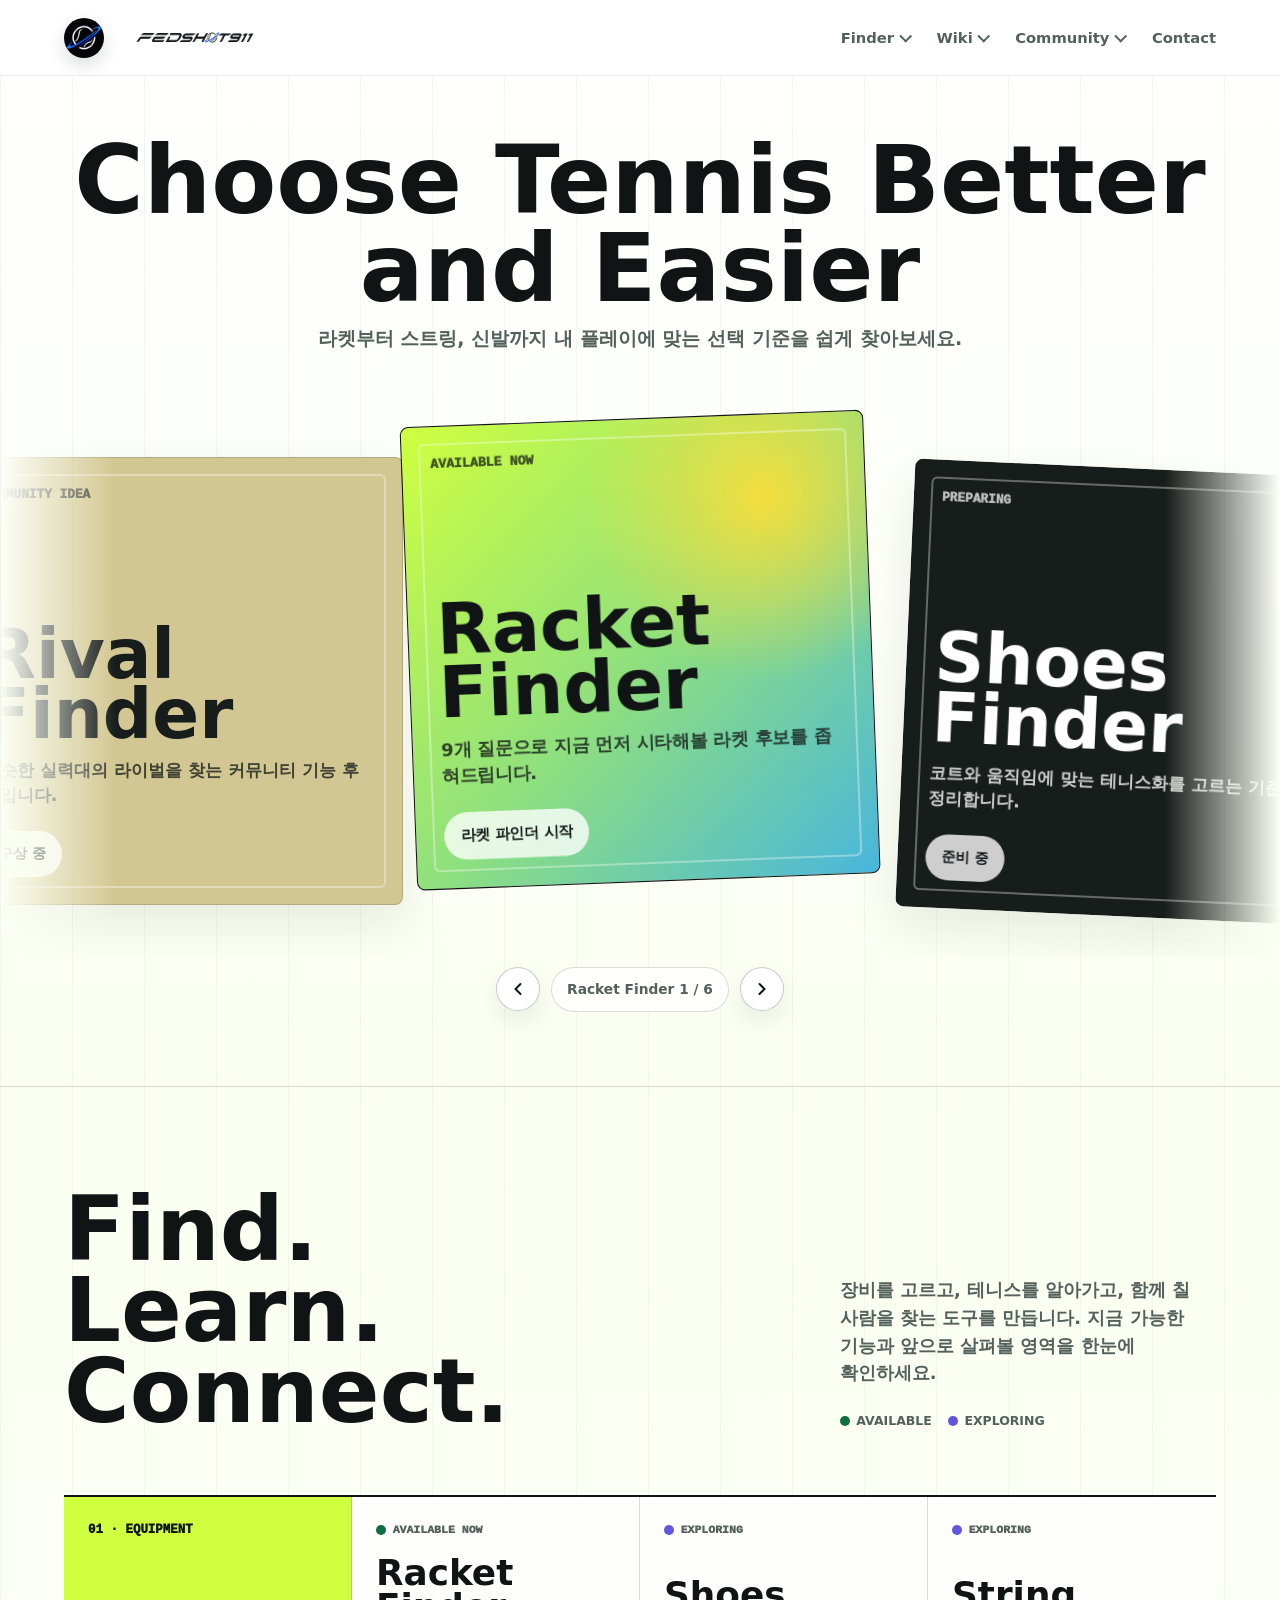
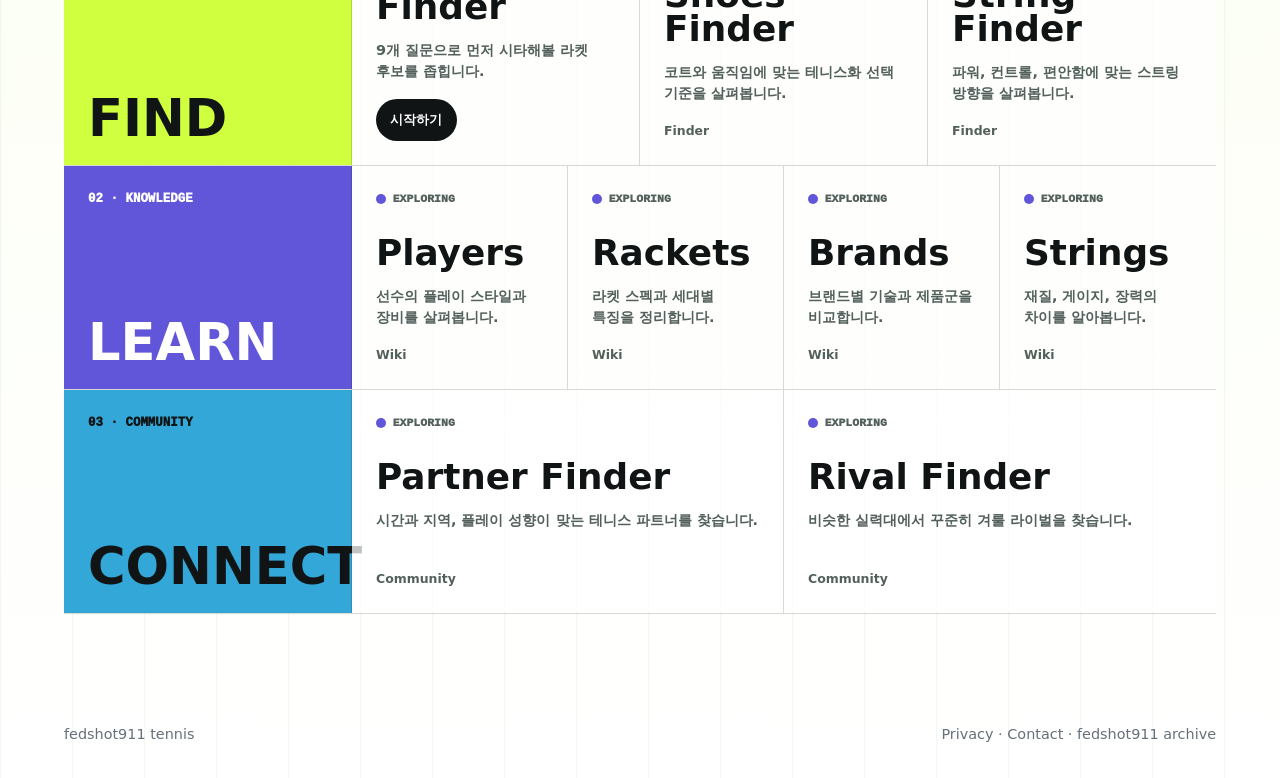
==== index.html @ 2bf5036b "Replace tennis homepage lower sections" ====
<!doctype html>
<html class="tennis-home-root" lang="ko">
<head>
  <meta charset="utf-8">
  <meta name="viewport" content="width=device-width, initial-scale=1">
  <title>fedshot911 tennis</title>
  <meta name="description" content="테니스 장비 선택을 돕는 fedshot911 tennis 서비스입니다.">
  <meta property="og:type" content="website">
  <meta property="og:site_name" content="fedshot911 tennis">
  <meta property="og:title" content="fedshot911 tennis">
  <meta property="og:description" content="나에게 맞는 테니스 라켓을 빠르게 찾아보세요.">
  <meta property="og:url" content="https://tennis.fedshot911.com/">
  <meta property="og:image" content="https://tennis.fedshot911.com/assets/share-previews/v1.0.0/racket-finder-og-v1.0.0.png">
  <meta name="twitter:card" content="summary_large_image">
  <link rel="icon" type="image/png" sizes="32x32" href="/favicon-32.png">
  <link rel="icon" type="image/png" sizes="16x16" href="/favicon-16.png">
  <link rel="apple-touch-icon" sizes="180x180" href="/assets/app-icons/v2.0.0/fedshot911-apple-touch-icon-180-v2.0.0.png">
  <link rel="manifest" href="/site.webmanifest">
  <meta name="theme-color" content="#0b0d0f">
  <link rel="preload" href="/assets/cursors/tennis-ball-cursor-v1.0.0_260621.png" as="image">
  <link rel="stylesheet" href="/styles.v1.1.1.css?2606212111">
</head>
<body class="tennis-home-page">
  <header class="service-header tennis-header">
    <a class="brand" href="/index.html" aria-label="fedshot911 tennis home">
      <img class="brand-mark" src="/assets/app-icons/v2.0.0/fedshot911-brand-mark-48-v2.0.0.png" alt="" aria-hidden="true">
      <img class="brand-wordmark" src="/assets/app-icons/v2.0.0/fedshot911-wordmark-v2.0.0.png" alt="fedshot911">
    </a>
    <button class="mobile-menu-toggle" type="button" aria-label="메뉴 열기" aria-expanded="false" aria-controls="tennis-nav">
      <span aria-hidden="true"></span>
      <span aria-hidden="true"></span>
      <span aria-hidden="true"></span>
    </button>
    <nav class="tennis-nav" id="tennis-nav" aria-label="tennis service navigation">
      <details class="gnb-menu" name="tennis-gnb">
        <summary>Finder</summary>
        <div class="gnb-panel" aria-label="Finder menu">
          <a href="/racket-finder/">Racket Finder</a>
          <a href="#more-tools">Shoes Finder</a>
          <a href="#more-tools">String Finder</a>
        </div>
      </details>
      <details class="gnb-menu" name="tennis-gnb">
        <summary>Wiki</summary>
        <div class="gnb-panel" aria-label="Wiki menu">
          <a href="#more-tools">Players</a>
          <a href="#more-tools">Rackets</a>
          <a href="#more-tools">Brands</a>
          <a href="#more-tools">Strings</a>
        </div>
      </details>
      <details class="gnb-menu" name="tennis-gnb">
        <summary>Community</summary>
        <div class="gnb-panel" aria-label="Community menu">
          <a href="#more-tools">Partner</a>
          <a href="#more-tools">Rival</a>
        </div>
      </details>
      <a class="gnb-direct-link" href="/contact/">Contact</a>
    </nav>
  </header>
  <main class="tennis-home">
    <section class="top-service-showcase" id="more-tools" aria-labelledby="tools-title">
      <div class="showcase-heading">
        <h1 id="tools-title">Choose Tennis Better and Easier</h1>
        <p>라켓부터 스트링, 신발까지 내 플레이에 맞는 선택 기준을 쉽게 찾아보세요.</p>
      </div>
      <div class="service-carousel hero-carousel" aria-label="테니스 서비스 쇼케이스">
        <div class="service-carousel-track" data-carousel-track>
          <a class="service-slide active" href="/racket-finder/" data-service-card data-service-name="Racket Finder">
            <span>Available now</span>
            <h3>Racket Finder</h3>
            <p>9개 질문으로 지금 먼저 시타해볼 라켓 후보를 좁혀드립니다.</p>
            <strong>라켓 파인더 시작</strong>
          </a>
          <article class="service-slide shoes" data-service-card data-service-name="Shoes Finder">
            <span>Preparing</span>
            <h3>Shoes Finder</h3>
            <p>코트와 움직임에 맞는 테니스화를 고르는 기준을 정리합니다.</p>
            <strong>준비 중</strong>
          </article>
          <article class="service-slide player" data-service-card data-service-name="Player Finder">
            <span>Preparing</span>
            <h3>Player Finder</h3>
            <p>내 플레이 스타일과 닮은 선수 유형을 찾아 참고점을 만듭니다.</p>
            <strong>준비 중</strong>
          </article>
          <article class="service-slide string" data-service-card data-service-name="String Finder">
            <span>Preparing</span>
            <h3>String Finder</h3>
            <p>파워, 컨트롤, 편안함 취향에 맞는 스트링 방향을 좁혀봅니다.</p>
            <strong>준비 중</strong>
          </article>
          <article class="service-slide partner" data-service-card data-service-name="Partner Finder">
            <span>Community idea</span>
            <h3>Partner Finder</h3>
            <p>같이 칠 파트너를 찾는 커뮤니티 기능으로 확장할 수 있습니다.</p>
            <strong>구상 중</strong>
          </article>
          <article class="service-slide rival" data-service-card data-service-name="Rival Finder">
            <span>Community idea</span>
            <h3>Rival Finder</h3>
            <p>비슷한 실력대의 라이벌을 찾는 커뮤니티 기능 후보입니다.</p>
            <strong>구상 중</strong>
          </article>
        </div>
      </div>
      <div class="showcase-controls" aria-label="서비스 쇼케이스 이동">
        <button class="showcase-control-button" type="button" aria-label="이전 서비스 보기" data-carousel-prev>
          <svg aria-hidden="true" viewBox="0 0 24 24">
            <path d="M15 6 9 12l6 6" />
          </svg>
        </button>
        <span class="showcase-status" data-carousel-status>Racket Finder 1 / 6</span>
        <button class="showcase-control-button" type="button" aria-label="다음 서비스 보기" data-carousel-next>
          <svg aria-hidden="true" viewBox="0 0 24 24">
            <path d="m9 6 6 6-6 6" />
          </svg>
        </button>
      </div>
    </section>

    <section class="tennis-ecosystem" aria-labelledby="ecosystem-title">
      <div class="ecosystem-intro">
        <h2 id="ecosystem-title">Find.<br>Learn.<br>Connect.</h2>
        <div class="ecosystem-intro-copy">
          <p>장비를 고르고, 테니스를 알아가고, 함께 칠 사람을 찾는 도구를 만듭니다. 지금 가능한 기능과 앞으로 살펴볼 영역을 한눈에 확인하세요.</p>
          <div class="ecosystem-legend" aria-label="서비스 상태">
            <span><i class="ecosystem-dot available" aria-hidden="true"></i>Available</span>
            <span><i class="ecosystem-dot exploring" aria-hidden="true"></i>Exploring</span>
          </div>
        </div>
      </div>

      <div class="ecosystem-lanes">
        <section class="ecosystem-lane find" aria-labelledby="find-title">
          <div class="ecosystem-lane-label">
            <span>01 · Equipment</span>
            <h3 id="find-title">FIND</h3>
          </div>
          <div class="ecosystem-service-list three-columns">
            <article class="ecosystem-service">
              <span class="ecosystem-status"><i class="ecosystem-dot available" aria-hidden="true"></i>Available now</span>
              <h4>Racket<br>Finder</h4>
              <p>9개 질문으로 먼저 시타해볼 라켓 후보를 좁힙니다.</p>
              <a href="/racket-finder/">시작하기</a>
            </article>
            <article class="ecosystem-service">
              <span class="ecosystem-status"><i class="ecosystem-dot exploring" aria-hidden="true"></i>Exploring</span>
              <h4>Shoes<br>Finder</h4>
              <p>코트와 움직임에 맞는 테니스화 선택 기준을 살펴봅니다.</p>
              <small>Finder</small>
            </article>
            <article class="ecosystem-service">
              <span class="ecosystem-status"><i class="ecosystem-dot exploring" aria-hidden="true"></i>Exploring</span>
              <h4>String<br>Finder</h4>
              <p>파워, 컨트롤, 편안함에 맞는 스트링 방향을 살펴봅니다.</p>
              <small>Finder</small>
            </article>
          </div>
        </section>

        <section class="ecosystem-lane learn" aria-labelledby="learn-title">
          <div class="ecosystem-lane-label">
            <span>02 · Knowledge</span>
            <h3 id="learn-title">LEARN</h3>
          </div>
          <div class="ecosystem-service-list four-columns">
            <article class="ecosystem-service"><span class="ecosystem-status"><i class="ecosystem-dot exploring" aria-hidden="true"></i>Exploring</span><h4>Players</h4><p>선수의 플레이 스타일과 장비를 살펴봅니다.</p><small>Wiki</small></article>
            <article class="ecosystem-service"><span class="ecosystem-status"><i class="ecosystem-dot exploring" aria-hidden="true"></i>Exploring</span><h4>Rackets</h4><p>라켓 스펙과 세대별 특징을 정리합니다.</p><small>Wiki</small></article>
            <article class="ecosystem-service"><span class="ecosystem-status"><i class="ecosystem-dot exploring" aria-hidden="true"></i>Exploring</span><h4>Brands</h4><p>브랜드별 기술과 제품군을 비교합니다.</p><small>Wiki</small></article>
            <article class="ecosystem-service"><span class="ecosystem-status"><i class="ecosystem-dot exploring" aria-hidden="true"></i>Exploring</span><h4>Strings</h4><p>재질, 게이지, 장력의 차이를 알아봅니다.</p><small>Wiki</small></article>
          </div>
        </section>

        <section class="ecosystem-lane connect" aria-labelledby="connect-title">
          <div class="ecosystem-lane-label">
            <span>03 · Community</span>
            <h3 id="connect-title">CONNECT</h3>
          </div>
          <div class="ecosystem-service-list two-columns">
            <article class="ecosystem-service"><span class="ecosystem-status"><i class="ecosystem-dot exploring" aria-hidden="true"></i>Exploring</span><h4>Partner Finder</h4><p>시간과 지역, 플레이 성향이 맞는 테니스 파트너를 찾습니다.</p><small>Community</small></article>
            <article class="ecosystem-service"><span class="ecosystem-status"><i class="ecosystem-dot exploring" aria-hidden="true"></i>Exploring</span><h4>Rival Finder</h4><p>비슷한 실력대에서 꾸준히 겨룰 라이벌을 찾습니다.</p><small>Community</small></article>
          </div>
        </section>
      </div>
    </section>

  </main>
  <footer class="site-footer">
    <span>fedshot911 tennis</span>
    <span>
      <a href="/privacy/">Privacy</a> ·
      <a href="/contact/">Contact</a> ·
      <a href="https://fedshot911.com/">fedshot911 archive</a>
    </span>
  </footer>
  <script>
    (() => {
      const header = document.querySelector(".tennis-header");
      const nav = document.querySelector(".tennis-nav");
      const menuToggle = document.querySelector(".mobile-menu-toggle");
      const menus = Array.from(document.querySelectorAll(".gnb-menu"));
      const hoverQuery = window.matchMedia("(hover: hover) and (pointer: fine) and (min-width: 701px)");
      const mobileQuery = window.matchMedia("(max-width: 700px)");
      const closeTimers = new WeakMap();

      const setMobileMenu = (isOpen) => {
        if (!header || !nav || !menuToggle) {
          return;
        }

        header.classList.toggle("is-menu-open", isOpen);
        menuToggle.setAttribute("aria-expanded", String(isOpen));
        menuToggle.setAttribute("aria-label", isOpen ? "메뉴 닫기" : "메뉴 열기");
        nav.hidden = mobileQuery.matches && !isOpen;

        if (!isOpen) {
          menus.forEach((menu) => {
            menu.open = false;
          });
        }
      };

      const syncMobileMenu = () => {
        if (!nav || !mobileQuery.matches) {
          if (nav) {
            nav.hidden = false;
          }
          header?.classList.remove("is-menu-open");
          menuToggle?.setAttribute("aria-expanded", "false");
          menuToggle?.setAttribute("aria-label", "메뉴 열기");
          return;
        }

        setMobileMenu(header?.classList.contains("is-menu-open") ?? false);
      };

      menuToggle?.addEventListener("click", () => {
        setMobileMenu(!header?.classList.contains("is-menu-open"));
      });

      if (typeof mobileQuery.addEventListener === "function") {
        mobileQuery.addEventListener("change", syncMobileMenu);
      } else if (typeof mobileQuery.addListener === "function") {
        mobileQuery.addListener(syncMobileMenu);
      }

      const cancelClose = (menu) => {
        window.clearTimeout(closeTimers.get(menu));
      };

      const closeLater = (menu) => {
        window.clearTimeout(closeTimers.get(menu));
        closeTimers.set(menu, window.setTimeout(() => {
          menu.open = false;
        }, 180));
      };

      menus.forEach((menu) => {
        const panel = menu.querySelector(".gnb-panel");

        menu.addEventListener("toggle", () => {
          if (!menu.open) {
            return;
          }

          menus.forEach((otherMenu) => {
            if (otherMenu !== menu) {
              otherMenu.open = false;
            }
          });
        });

        menu.addEventListener("mouseenter", () => {
          if (!hoverQuery.matches) {
            return;
          }

          cancelClose(menu);
          menu.open = true;
        });

        menu.addEventListener("mouseleave", () => {
          if (!hoverQuery.matches) {
            return;
          }

          closeLater(menu);
        });

        panel?.addEventListener("mouseenter", () => {
          if (!hoverQuery.matches) {
            return;
          }

          cancelClose(menu);
        });
      });

      document.addEventListener("click", (event) => {
        if (event.target.closest(".tennis-nav, .mobile-menu-toggle")) {
          return;
        }

        if (mobileQuery.matches) {
          setMobileMenu(false);
          return;
        }

        menus.forEach((menu) => {
          menu.open = false;
        });
      });

      document.addEventListener("keydown", (event) => {
        if (event.key !== "Escape") {
          return;
        }

        menus.forEach((menu) => {
          menu.open = false;
        });

        if (mobileQuery.matches) {
          setMobileMenu(false);
          menuToggle?.focus();
        }
      });

      nav?.addEventListener("click", (event) => {
        if (!mobileQuery.matches || !event.target.closest("a")) {
          return;
        }

        setMobileMenu(false);
      });

      syncMobileMenu();
    })();

    (() => {
      const track = document.querySelector("[data-carousel-track]");
      const originalCards = track ? Array.from(track.querySelectorAll("[data-service-card]")) : [];
      const previousButton = document.querySelector("[data-carousel-prev]");
      const nextButton = document.querySelector("[data-carousel-next]");
      const status = document.querySelector("[data-carousel-status]");

      if (!track || originalCards.length === 0 || !previousButton || !nextButton || !status) {
        return;
      }

      const cloneCard = (card) => {
        const clone = card.cloneNode(true);
        clone.setAttribute("aria-hidden", "true");
        clone.dataset.carouselClone = "true";
        clone.removeAttribute("href");
        clone.removeAttribute("data-service-card");
        return clone;
      };

      const beforeClones = originalCards.map(cloneCard);
      const afterClones = originalCards.map(cloneCard);
      beforeClones.forEach((clone) => track.appendChild(clone));
      beforeClones.reverse().forEach((clone) => track.prepend(clone));
      afterClones.forEach((clone) => track.appendChild(clone));

      const allCards = Array.from(track.querySelectorAll(".service-slide"));
      const startIndex = originalCards.length;
      let currentIndex = startIndex;
      let scrollTimer;
      let resetTimer;
      let dragState = null;
      let suppressClick = false;

      const normalizeIndex = (index) => {
        return ((index - startIndex) % originalCards.length + originalCards.length) % originalCards.length;
      };

      const updateStatus = () => {
        const logicalIndex = normalizeIndex(currentIndex);
        const name = originalCards[logicalIndex].dataset.serviceName || "Service";
        status.textContent = `${name} ${logicalIndex + 1} / ${originalCards.length}`;
        allCards.forEach((card, index) => {
          card.classList.toggle("is-current", index === currentIndex);
        });
      };

      const scrollToCard = (cardIndex, behavior = "smooth") => {
        const card = allCards[cardIndex];
        const targetLeft = card.offsetLeft - (track.clientWidth - card.offsetWidth) / 2;
        track.scrollTo({
          left: Math.max(0, targetLeft),
          behavior,
        });
      };

      const recenterIfNeeded = () => {
        if (currentIndex >= startIndex + originalCards.length) {
          currentIndex = startIndex + normalizeIndex(currentIndex);
          scrollToCard(currentIndex, "auto");
        }

        if (currentIndex < startIndex) {
          currentIndex = startIndex + normalizeIndex(currentIndex);
          scrollToCard(currentIndex, "auto");
        }

        updateStatus();
      };

      const goToCard = (nextIndex) => {
        currentIndex = nextIndex;
        window.clearTimeout(resetTimer);
        scrollToCard(currentIndex, "smooth");
        updateStatus();
        resetTimer = window.setTimeout(recenterIfNeeded, 520);
      };

      const syncNearestCard = () => {
        const trackRect = track.getBoundingClientRect();
        const trackCenter = trackRect.left + trackRect.width / 2;
        let nearestIndex = currentIndex;
        let nearestDistance = Number.POSITIVE_INFINITY;

        allCards.forEach((card, index) => {
          const rect = card.getBoundingClientRect();
          const distance = Math.abs(rect.left + rect.width / 2 - trackCenter);
          if (distance < nearestDistance) {
            nearestDistance = distance;
            nearestIndex = index;
          }
        });

        currentIndex = nearestIndex;
        recenterIfNeeded();
      };

      const finishMouseDrag = (event, shouldSnap = true) => {
        if (!dragState || event.pointerId !== dragState.pointerId) {
          return;
        }

        const wasDragging = dragState.hasMoved;
        dragState = null;
        track.classList.remove("is-dragging");

        if (track.hasPointerCapture(event.pointerId)) {
          track.releasePointerCapture(event.pointerId);
        }

        if (wasDragging && shouldSnap) {
          syncNearestCard();
          scrollToCard(currentIndex, "smooth");
        }

        suppressClick = wasDragging;
        window.setTimeout(() => {
          suppressClick = false;
        }, 0);
      };

      previousButton.addEventListener("click", () => goToCard(currentIndex - 1));
      nextButton.addEventListener("click", () => goToCard(currentIndex + 1));
      track.addEventListener("pointerdown", (event) => {
        if (event.pointerType !== "mouse" || event.button !== 0) {
          return;
        }

        window.clearTimeout(scrollTimer);
        window.clearTimeout(resetTimer);
        dragState = {
          pointerId: event.pointerId,
          startX: event.clientX,
          startScrollLeft: track.scrollLeft,
          hasMoved: false,
        };
        track.classList.add("is-dragging");
        track.setPointerCapture(event.pointerId);
      });
      track.addEventListener("pointermove", (event) => {
        if (!dragState || event.pointerId !== dragState.pointerId) {
          return;
        }

        const distance = event.clientX - dragState.startX;
        if (Math.abs(distance) > 5) {
          dragState.hasMoved = true;
        }

        if (!dragState.hasMoved) {
          return;
        }

        event.preventDefault();
        track.scrollLeft = dragState.startScrollLeft - distance;
      });
      track.addEventListener("pointerup", (event) => finishMouseDrag(event));
      track.addEventListener("pointercancel", (event) => finishMouseDrag(event, false));
      track.addEventListener("dragstart", (event) => event.preventDefault());
      track.addEventListener("click", (event) => {
        if (!suppressClick) {
          return;
        }

        event.preventDefault();
        event.stopPropagation();
      }, true);
      track.addEventListener("scroll", () => {
        if (dragState) {
          return;
        }

        window.clearTimeout(scrollTimer);
        scrollTimer = window.setTimeout(syncNearestCard, 120);
      }, { passive: true });

      window.requestAnimationFrame(() => {
        scrollToCard(currentIndex, "auto");
        updateStatus();
      });
    })();
  </script>
</body>
</html>
---- styles.v1.1.1.css ----
:root {
  color-scheme: light;
  --bg: #f7f5ef;
  --ink: #181a1f;
  --muted: #666f7a;
  --line: #d9d3c5;
  --surface: #ffffff;
  --surface-2: #ede8dc;
  --green: #205843;
  --red: #a23b2a;
  --blue: #263f73;
  --gold: #a98037;
  --shadow: 0 20px 50px rgba(31, 28, 22, 0.12);
}

* {
  box-sizing: border-box;
}

html {
  scroll-behavior: smooth;
}

body {
  margin: 0;
  background:
    radial-gradient(circle at top left, rgba(32, 88, 67, 0.12), transparent 32rem),
    linear-gradient(180deg, #fbfaf7 0%, var(--bg) 44%, #f1eee7 100%);
  color: var(--ink);
  font-family: ui-sans-serif, system-ui, -apple-system, BlinkMacSystemFont, "Segoe UI", sans-serif;
  line-height: 1.6;
}

a {
  color: inherit;
}

.site-header {
  position: sticky;
  top: 0;
  z-index: 10;
  display: flex;
  align-items: center;
  justify-content: space-between;
  gap: 1rem;
  min-height: 72px;
  padding: 0 5vw;
  border-bottom: 1px solid rgba(24, 26, 31, 0.08);
  background: rgba(251, 250, 247, 0.86);
  backdrop-filter: blur(18px);
}

.service-header {
  position: sticky;
  top: 0;
  z-index: 10;
  display: flex;
  align-items: center;
  justify-content: space-between;
  gap: 1rem;
  min-height: 72px;
  padding: 0 5vw;
  border-bottom: 1px solid rgba(24, 26, 31, 0.08);
  background: rgba(251, 250, 247, 0.88);
  backdrop-filter: blur(18px);
}

.service-label {
  color: var(--green);
  font-family: ui-monospace, SFMono-Regular, Menlo, Consolas, monospace;
  font-size: 0.78rem;
  font-weight: 850;
  letter-spacing: 0;
  text-transform: uppercase;
}

.brand {
  display: inline-flex;
  align-items: center;
  gap: 0.28rem;
  text-decoration: none;
  font-weight: 750;
}

.brand-mark {
  width: 40px;
  height: 40px;
  border-radius: 50%;
  object-fit: cover;
  box-shadow: 0 8px 18px rgba(24, 26, 31, 0.14);
  flex: 0 0 auto;
}

.brand-wordmark {
  display: block;
  width: clamp(136px, 16vw, 184px);
  height: auto;
  flex: 0 0 auto;
  margin-left: -0.35rem;
}

.nav {
  display: flex;
  align-items: center;
  gap: clamp(0.75rem, 2vw, 1.5rem);
  color: var(--muted);
  font-size: 0.94rem;
}

.nav a {
  text-decoration: none;
}

.nav a.active {
  color: var(--ink);
  font-weight: 800;
}

.site-footer a {
  color: inherit;
  text-decoration: none;
}

.site-footer a:hover,
.site-footer a:focus-visible {
  color: var(--ink);
}

.private-link {
  color: var(--ink);
  font-weight: 700;
}

.hero {
  display: grid;
  grid-template-columns: minmax(0, 1fr) minmax(20rem, 34rem);
  align-items: center;
  gap: clamp(2rem, 6vw, 5rem);
  min-height: calc(100vh - 72px);
  padding: clamp(3rem, 8vw, 6rem) 5vw;
}

.domain {
  margin: 0 0 1rem;
  color: var(--green);
  font-family: ui-monospace, SFMono-Regular, Menlo, Consolas, monospace;
  font-size: 0.92rem;
}

h1,
h2,
h3,
p {
  margin-top: 0;
}

h1 {
  max-width: 12ch;
  margin-bottom: 1.4rem;
  font-size: clamp(3.2rem, 8vw, 7.4rem);
  line-height: 0.95;
  letter-spacing: 0;
}

.hero-text {
  max-width: 38rem;
  color: #3f454d;
  font-size: clamp(1.05rem, 2vw, 1.28rem);
}

.hero-actions {
  display: flex;
  flex-wrap: wrap;
  gap: 0.8rem;
  margin-top: 2rem;
}

.button {
  display: inline-flex;
  align-items: center;
  justify-content: center;
  min-height: 48px;
  padding: 0 1.2rem;
  border-radius: 999px;
  text-decoration: none;
  font-weight: 750;
}

.primary {
  background: var(--ink);
  color: #fff;
}

.secondary {
  border: 1px solid var(--line);
  background: rgba(255, 255, 255, 0.5);
}

.mood-panel {
  display: grid;
  grid-template-columns: repeat(2, minmax(0, 1fr));
  gap: 1rem;
  transform: rotate(-2deg);
}

.mood-card {
  display: flex;
  flex-direction: column;
  justify-content: space-between;
  min-height: clamp(9rem, 18vw, 15rem);
  padding: 1.2rem;
  border: 1px solid rgba(24, 26, 31, 0.1);
  border-radius: 8px;
  box-shadow: var(--shadow);
  text-decoration: none;
}

.mood-card span {
  color: rgba(255, 255, 255, 0.78);
  font-size: 0.85rem;
  font-weight: 700;
}

.mood-card strong {
  color: #fff;
  font-size: clamp(1.7rem, 4vw, 3.2rem);
  line-height: 0.95;
}

.tennis {
  background: linear-gradient(135deg, #1f5a43, #78a35d);
}

.speed {
  background: linear-gradient(135deg, #16181d, #9b3028);
}

.quiet {
  background: linear-gradient(135deg, #263f73, #8796b7);
}

.future {
  background: linear-gradient(135deg, #342c4f, #a98037);
}

.section {
  padding: clamp(4rem, 8vw, 7rem) 5vw;
  border-top: 1px solid rgba(24, 26, 31, 0.08);
}

.section-heading {
  max-width: 42rem;
  margin-bottom: 2rem;
}

h2 {
  margin-bottom: 0.4rem;
  font-size: clamp(2rem, 4vw, 4rem);
  line-height: 1;
}

.section-heading p,
.about-section p,
.private-note p {
  color: var(--muted);
}

.entry-list {
  display: grid;
  gap: 1rem;
}

.entry {
  display: grid;
  grid-template-columns: 9rem minmax(0, 1fr);
  gap: 1.25rem;
  padding: 1.4rem 0;
  border-top: 1px solid var(--line);
}

.entry time {
  color: var(--green);
  font-family: ui-monospace, SFMono-Regular, Menlo, Consolas, monospace;
  font-size: 0.9rem;
}

.entry h3 {
  margin-bottom: 0.3rem;
}

.entry p {
  margin-bottom: 0;
  color: var(--muted);
}

.page-shell {
  width: min(74rem, 90vw);
  margin: 0 auto;
  padding: clamp(4rem, 8vw, 7rem) 0;
}

.page-hero {
  max-width: 54rem;
  margin-bottom: clamp(3rem, 6vw, 5rem);
}

.page-hero h1 {
  max-width: 10ch;
}

.page-links {
  padding-top: clamp(3rem, 6vw, 5rem);
}

.route-grid {
  display: grid;
  grid-template-columns: repeat(auto-fit, minmax(13rem, 1fr));
  gap: 1rem;
}

.route-card {
  display: flex;
  flex-direction: column;
  min-height: 16rem;
  padding: 1.25rem;
  border: 1px solid var(--line);
  border-radius: 8px;
  background: rgba(255, 255, 255, 0.58);
  text-decoration: none;
}

.route-card span {
  color: var(--green);
  font-family: ui-monospace, SFMono-Regular, Menlo, Consolas, monospace;
  font-size: 0.85rem;
}

.route-card h3 {
  margin: auto 0 0.5rem;
  font-size: 1.55rem;
}

.route-card p {
  margin-bottom: 0;
  color: var(--muted);
}

.private-route {
  background: #181a1f;
  color: #fff;
}

.private-route span,
.private-route p {
  color: rgba(255, 255, 255, 0.72);
}

.split-section {
  display: grid;
  grid-template-columns: minmax(12rem, 0.75fr) minmax(0, 1.25fr);
  gap: clamp(2rem, 5vw, 5rem);
}

.sticky-heading {
  position: sticky;
  top: 104px;
  align-self: start;
}

.likes-grid {
  display: grid;
  grid-template-columns: repeat(2, minmax(0, 1fr));
  gap: 1rem;
}

.likes-grid article,
.private-note {
  min-height: 13rem;
  padding: 1.25rem;
  border: 1px solid var(--line);
  border-radius: 8px;
  background: rgba(255, 255, 255, 0.58);
}

.likes-grid span {
  color: var(--gold);
  font-family: ui-monospace, SFMono-Regular, Menlo, Consolas, monospace;
  font-size: 0.85rem;
}

.likes-grid h3 {
  margin: 1.4rem 0 0.5rem;
  font-size: 1.45rem;
}

.likes-grid h2 {
  margin: 1.4rem 0 0.5rem;
  font-size: 1.7rem;
}

.likes-grid p {
  color: var(--muted);
}

.page-grid {
  margin-bottom: 2rem;
}

.content-stack {
  display: grid;
  gap: 1rem;
}

.content-card {
  padding: 1.4rem;
  border: 1px solid var(--line);
  border-radius: 8px;
  background: rgba(255, 255, 255, 0.58);
}

.content-card h2 {
  margin-bottom: 0.8rem;
  font-size: clamp(1.7rem, 3vw, 2.6rem);
  line-height: 1.08;
}

.content-card h3 {
  margin: 1.2rem 0 0.35rem;
  font-size: 1.1rem;
}

.content-card p,
.content-card li {
  color: var(--muted);
}

.content-card p:last-child,
.content-card ul:last-child {
  margin-bottom: 0;
}

.content-card ul {
  padding-left: 1.2rem;
}

.about-section {
  display: grid;
  grid-template-columns: minmax(0, 1fr) minmax(18rem, 28rem);
  gap: 2rem;
  align-items: start;
}

.about-section > div p {
  max-width: 48rem;
  font-size: 1.2rem;
}

.private-note code {
  font-size: 0.94em;
}

.private-note a {
  font-weight: 750;
}

.about-layout {
  display: grid;
  grid-template-columns: repeat(2, minmax(0, 1fr));
  gap: 1rem;
}

.about-layout article {
  min-height: 16rem;
  padding: 1.4rem;
  border: 1px solid var(--line);
  border-radius: 8px;
  background: rgba(255, 255, 255, 0.58);
}

.about-layout p {
  color: var(--muted);
}

.site-footer {
  display: flex;
  justify-content: space-between;
  gap: 1rem;
  padding: 2rem 5vw;
  color: var(--muted);
  font-size: 0.9rem;
}

.private-page {
  min-height: 100vh;
}

.private-shell {
  width: min(64rem, 90vw);
  margin: 0 auto;
  padding: clamp(4rem, 8vw, 7rem) 0;
}

.private-shell h1 {
  max-width: 14ch;
}

.private-grid {
  display: grid;
  grid-template-columns: repeat(2, minmax(0, 1fr));
  gap: 1rem;
  margin-top: 2rem;
}

.private-card {
  padding: 1.4rem;
  border: 1px solid var(--line);
  border-radius: 8px;
  background: var(--surface);
  text-decoration: none;
}

.private-card span {
  color: var(--green);
  font-family: ui-monospace, SFMono-Regular, Menlo, Consolas, monospace;
  font-size: 0.86rem;
}

.private-card h2 {
  margin-top: 1.4rem;
  font-size: 2rem;
}

.draft-box {
  margin-top: 2rem;
  padding: 1.2rem;
  border: 1px dashed var(--green);
  border-radius: 8px;
  background: rgba(32, 88, 67, 0.08);
}

@media (max-width: 860px) {
  .site-header,
  .service-header,
  .site-footer {
    align-items: flex-start;
    flex-direction: column;
    justify-content: center;
    padding-top: 1rem;
    padding-bottom: 1rem;
  }

  .nav {
    flex-wrap: wrap;
  }

  .hero,
  .split-section,
  .about-section,
  .route-grid,
  .about-layout {
    grid-template-columns: 1fr;
  }

  .hero {
    min-height: auto;
  }

  .mood-panel {
    transform: none;
  }

  .sticky-heading {
    position: static;
  }
}

@media (max-width: 620px) {
  h1 {
    font-size: clamp(3rem, 18vw, 4.8rem);
  }

  .mood-panel,
  .likes-grid,
  .private-grid {
    grid-template-columns: 1fr;
  }

  .entry {
    grid-template-columns: 1fr;
  }
}

.tennis-home-root {
  --tennis-ball-cursor: url("/assets/cursors/tennis-ball-cursor-v1.0.0_260621.png") 16 16;
  cursor: var(--tennis-ball-cursor), auto;
}

.tennis-home-page {
  --tennis-bg: #fbfff1;
  --tennis-ink: #101414;
  --tennis-muted: #53605c;
  --tennis-green: #0f6f43;
  --tennis-lime: #cfff3f;
  --tennis-yellow: #ffdd37;
  --tennis-blue: #33a7d8;
  --tennis-purple: #6156d9;
  --tennis-line: rgba(16, 20, 20, 0.16);
  background:
    linear-gradient(90deg, rgba(15, 111, 67, 0.055) 1px, transparent 1px),
    linear-gradient(180deg, #ffffff 0%, var(--tennis-bg) 50%, #ffffff 100%);
  background-size: 72px 72px, auto;
  color: var(--tennis-ink);
}

.tennis-home-root,
.tennis-home-page,
.tennis-home-page * {
  cursor: var(--tennis-ball-cursor), auto;
}

.tennis-header {
  min-height: 76px;
  background: rgba(255, 255, 255, 0.86);
}

.mobile-menu-toggle {
  display: none;
  align-items: center;
  justify-content: center;
  width: 2.9rem;
  height: 2.9rem;
  border: 1px solid rgba(16, 20, 20, 0.14);
  border-radius: 999px;
  background: #fff;
  color: var(--tennis-ink);
  box-shadow: 0 10px 24px rgba(16, 20, 20, 0.08);
}

.mobile-menu-toggle span {
  position: absolute;
  width: 1.15rem;
  height: 2px;
  border-radius: 999px;
  background: currentColor;
  transition:
    transform 180ms ease,
    opacity 180ms ease;
}

.mobile-menu-toggle span:nth-child(1) {
  transform: translateY(-0.36rem);
}

.mobile-menu-toggle span:nth-child(3) {
  transform: translateY(0.36rem);
}

.tennis-header.is-menu-open .mobile-menu-toggle span:nth-child(1) {
  transform: rotate(45deg);
}

.tennis-header.is-menu-open .mobile-menu-toggle span:nth-child(2) {
  opacity: 0;
}

.tennis-header.is-menu-open .mobile-menu-toggle span:nth-child(3) {
  transform: rotate(-45deg);
}

.tennis-nav {
  display: flex;
  align-items: center;
  gap: clamp(1rem, 2.2vw, 1.8rem);
  color: var(--tennis-muted);
  font-size: 0.92rem;
  font-weight: 750;
}

.tennis-nav a {
  text-decoration: none;
}

.tennis-nav a:hover,
.tennis-nav a:focus-visible,
.gnb-menu:hover summary,
.gnb-menu:focus-within summary,
.gnb-menu[open] summary {
  color: var(--tennis-ink);
}

.gnb-menu {
  position: relative;
}

.gnb-menu summary {
  display: inline-flex;
  align-items: center;
  gap: 0.35rem;
  min-height: 42px;
  cursor: var(--tennis-ball-cursor), pointer;
  list-style: none;
}

.gnb-menu summary::-webkit-details-marker {
  display: none;
}

.gnb-menu summary::after {
  content: "";
  width: 0.42rem;
  height: 0.42rem;
  border-right: 2px solid currentColor;
  border-bottom: 2px solid currentColor;
  transform: rotate(45deg) translateY(-0.12rem);
  transition: transform 160ms ease;
}

.gnb-menu[open] summary::after {
  transform: rotate(225deg) translate(-0.05rem, -0.05rem);
}

.gnb-panel {
  position: absolute;
  top: calc(100% + 0.55rem);
  left: 50%;
  z-index: 20;
  display: grid;
  min-width: 12rem;
  padding: 0.45rem;
  border: 1px solid rgba(16, 20, 20, 0.12);
  border-radius: 8px;
  background: rgba(255, 255, 255, 0.96);
  box-shadow: 0 18px 44px rgba(16, 20, 20, 0.14);
  transform: translateX(-50%);
}

.gnb-panel a {
  display: flex;
  align-items: center;
  min-height: 40px;
  padding: 0 0.85rem;
  border-radius: 6px;
  color: var(--tennis-muted);
  white-space: nowrap;
}

.gnb-panel a:hover,
.gnb-panel a:focus-visible {
  background: rgba(15, 111, 67, 0.08);
}

.gnb-direct-link {
  display: inline-flex;
  align-items: center;
  min-height: 42px;
}

@media (hover: hover) and (pointer: fine) and (min-width: 701px) {
  .gnb-menu::after {
    content: "";
    position: absolute;
    top: 100%;
    left: -0.75rem;
    width: calc(100% + 1.5rem);
    height: 0.8rem;
  }

  .gnb-menu:not([open]) > .gnb-panel {
    display: grid;
    opacity: 0;
    pointer-events: none;
    transform: translate(-50%, -0.12rem);
    visibility: hidden;
  }

  .gnb-menu:hover > .gnb-panel,
  .gnb-menu:focus-within > .gnb-panel,
  .gnb-menu[open] > .gnb-panel {
    opacity: 1;
    pointer-events: auto;
    transform: translateX(-50%);
    visibility: visible;
  }

  .gnb-panel {
    transition:
      opacity 140ms ease,
      transform 140ms ease,
      visibility 140ms ease;
  }
}

.tennis-home {
  overflow: hidden;
}

.top-service-showcase {
  min-height: calc(100svh - 76px);
  padding: clamp(2.4rem, 4.8vw, 4.4rem) 0 clamp(2.8rem, 5.8vw, 5rem);
  border-bottom: 1px solid var(--tennis-line);
}

.showcase-heading {
  width: min(74rem, 90vw);
  margin: 0 auto clamp(1.5rem, 3vw, 2.6rem);
  text-align: center;
}

.showcase-heading h1 {
  max-width: none;
  margin-bottom: 0.75rem;
  color: var(--tennis-ink);
  font-size: clamp(4.2rem, 7.4vw, 8.8rem);
  line-height: 0.92;
}

.showcase-heading p {
  max-width: 43rem;
  margin: 0 auto;
  color: var(--tennis-muted);
  font-size: clamp(1rem, 1.5vw, 1.22rem);
  font-weight: 700;
}

.tennis-ecosystem {
  width: min(90rem, 90vw);
  margin: 0 auto;
  padding: clamp(4rem, 8vw, 7rem) 0 clamp(3rem, 6vw, 5rem);
}

.ecosystem-intro {
  display: grid;
  grid-template-columns: minmax(0, 1.3fr) minmax(18rem, 0.7fr);
  gap: clamp(2rem, 6vw, 6rem);
  align-items: end;
  margin-bottom: clamp(2.5rem, 5vw, 4.5rem);
}

.ecosystem-intro h2 {
  max-width: 12ch;
  margin: 0;
  color: var(--tennis-ink);
  font-size: clamp(3.6rem, 7vw, 7.8rem);
  line-height: 0.9;
}

.ecosystem-intro-copy {
  max-width: 31rem;
}

.ecosystem-intro-copy p {
  margin: 0;
  color: var(--tennis-muted);
  font-size: clamp(1rem, 1.4vw, 1.2rem);
  font-weight: 700;
  line-height: 1.55;
  word-break: keep-all;
}

.ecosystem-legend {
  display: flex;
  flex-wrap: wrap;
  gap: 0.55rem 1rem;
  margin-top: 1.5rem;
  color: var(--tennis-muted);
  font-size: 0.78rem;
  font-weight: 900;
  text-transform: uppercase;
}

.ecosystem-legend span,
.ecosystem-status {
  display: inline-flex;
  align-items: center;
  gap: 0.42rem;
}

.ecosystem-dot {
  flex: 0 0 auto;
  width: 0.62rem;
  height: 0.62rem;
  border-radius: 50%;
}

.ecosystem-dot.available {
  background: var(--tennis-green);
}

.ecosystem-dot.exploring {
  background: var(--tennis-purple);
}

.ecosystem-lanes {
  border-top: 2px solid var(--tennis-ink);
}

.ecosystem-lane {
  display: grid;
  grid-template-columns: minmax(10rem, 0.25fr) minmax(0, 0.75fr);
  min-height: 14rem;
  border-bottom: 1px solid var(--tennis-line);
}

.ecosystem-lane-label {
  display: flex;
  flex-direction: column;
  justify-content: space-between;
  padding: clamp(1.1rem, 2.2vw, 1.5rem);
  border-right: 1px solid var(--tennis-line);
}

.ecosystem-lane-label > span {
  font-family: ui-monospace, SFMono-Regular, Menlo, Consolas, monospace;
  font-size: 0.78rem;
  font-weight: 950;
  text-transform: uppercase;
}

.ecosystem-lane-label h3 {
  margin: auto 0 0;
  font-size: clamp(2.2rem, 4vw, 4.8rem);
  line-height: 0.9;
}

.ecosystem-lane.find .ecosystem-lane-label {
  background: var(--tennis-lime);
}

.ecosystem-lane.learn .ecosystem-lane-label {
  background: var(--tennis-purple);
  color: #fff;
}

.ecosystem-lane.connect .ecosystem-lane-label {
  background: var(--tennis-blue);
}

.ecosystem-service-list {
  display: grid;
  background: rgba(255, 255, 255, 0.74);
}

.ecosystem-service-list.two-columns {
  grid-template-columns: repeat(2, minmax(0, 1fr));
}

.ecosystem-service-list.three-columns {
  grid-template-columns: repeat(3, minmax(0, 1fr));
}

.ecosystem-service-list.four-columns {
  grid-template-columns: repeat(4, minmax(0, 1fr));
}

.ecosystem-service {
  display: flex;
  min-width: 0;
  flex-direction: column;
  justify-content: space-between;
  gap: 1rem;
  padding: clamp(1rem, 2.2vw, 1.5rem);
  border-right: 1px solid var(--tennis-line);
}

.ecosystem-service:last-child {
  border-right: 0;
}

.ecosystem-status {
  color: var(--tennis-muted);
  font-family: ui-monospace, SFMono-Regular, Menlo, Consolas, monospace;
  font-size: 0.72rem;
  font-weight: 950;
  text-transform: uppercase;
}

.ecosystem-service h4 {
  margin: auto 0 0;
  color: var(--tennis-ink);
  font-size: clamp(1.55rem, 2.8vw, 3.2rem);
  line-height: 0.95;
}

.ecosystem-service p {
  min-height: 3em;
  margin: 0;
  color: var(--tennis-muted);
  font-size: 0.9rem;
  font-weight: 650;
  line-height: 1.45;
  word-break: keep-all;
}

.ecosystem-service small {
  color: var(--tennis-muted);
  font-size: 0.78rem;
  font-weight: 850;
}

.ecosystem-service a {
  display: inline-flex;
  align-items: center;
  align-self: flex-start;
  justify-content: center;
  min-height: 42px;
  padding: 0 0.9rem;
  border-radius: 999px;
  background: var(--tennis-ink);
  color: #fff;
  font-size: 0.82rem;
  font-weight: 900;
  text-decoration: none;
}

.ecosystem-service a:hover,
.ecosystem-service a:focus-visible {
  background: var(--tennis-green);
}

.service-carousel {
  width: 100vw;
  margin-left: calc((min(90rem, 90vw) - 100vw) / 2);
  padding: clamp(0.3rem, 1vw, 0.8rem) 0 clamp(0.4rem, 1.4vw, 1rem);
  overflow: hidden;
  perspective: 1400px;
  -webkit-mask-image: linear-gradient(90deg, transparent 0%, #000 9%, #000 91%, transparent 100%);
  mask-image: linear-gradient(90deg, transparent 0%, #000 9%, #000 91%, transparent 100%);
}

.hero-carousel {
  margin-left: 0;
}

.service-carousel-track {
  display: flex;
  align-items: center;
  gap: clamp(1rem, 2vw, 1.4rem);
  width: 100%;
  box-sizing: border-box;
  min-height: clamp(31rem, 42vw, 43rem);
  padding: clamp(2rem, 4vw, 4rem) max(7vw, calc((100vw - 82rem) / 2));
  overflow-x: auto;
  overflow-y: visible;
  scroll-padding-inline: max(7vw, calc((100vw - 82rem) / 2));
  scroll-snap-type: x mandatory;
  scrollbar-width: none;
  transform-style: preserve-3d;
}

.service-carousel-track::-webkit-scrollbar {
  display: none;
}

.service-carousel-track.is-dragging {
  scroll-snap-type: none;
  user-select: none;
}

.service-slide {
  position: relative;
  display: flex;
  flex: 0 0 clamp(18rem, 32vw, 35rem);
  flex-direction: column;
  justify-content: space-between;
  min-height: clamp(22rem, 34vw, 31rem);
  padding: clamp(1.1rem, 2.4vw, 1.7rem);
  border: 1px solid rgba(16, 20, 20, 0.16);
  border-radius: 8px;
  background: #fff;
  color: var(--tennis-ink);
  text-decoration: none;
  scroll-snap-align: center;
  box-shadow: 0 18px 50px rgba(16, 20, 20, 0.09);
  transform-origin: center bottom;
  transition:
    transform 360ms ease,
    opacity 360ms ease,
    box-shadow 360ms ease;
  -webkit-user-drag: none;
}

.hero-carousel .service-slide {
  flex-basis: clamp(23rem, 35vw, 41rem);
  min-height: clamp(26rem, 35vw, 34rem);
}

.service-slide::before {
  content: "";
  position: absolute;
  inset: 1rem;
  border: 2px solid rgba(255, 255, 255, 0.34);
  border-radius: 6px;
  pointer-events: none;
}

.service-slide span {
  position: relative;
  z-index: 1;
  color: currentColor;
  font-family: ui-monospace, SFMono-Regular, Menlo, Consolas, monospace;
  font-size: 0.8rem;
  font-weight: 950;
  text-transform: uppercase;
  opacity: 0.72;
}

.service-slide h3 {
  position: relative;
  z-index: 1;
  max-width: 10ch;
  margin: auto 0 0.8rem;
  font-size: clamp(2.6rem, 5.4vw, 5.8rem);
  line-height: 0.88;
}

.service-slide p {
  position: relative;
  z-index: 1;
  max-width: 24rem;
  margin: 0;
  color: currentColor;
  font-size: clamp(1rem, 1.35vw, 1.16rem);
  font-weight: 700;
  line-height: 1.45;
  opacity: 0.78;
}

.service-slide strong {
  position: relative;
  z-index: 1;
  display: inline-flex;
  align-self: flex-start;
  justify-content: center;
  margin-top: 1.4rem;
  padding: 0.72rem 1rem;
  border-radius: 999px;
  background: rgba(255, 255, 255, 0.78);
  color: var(--tennis-ink);
  font-size: 0.9rem;
  font-weight: 950;
}

.service-slide.active {
  background:
    radial-gradient(circle at 78% 18%, rgba(255, 221, 55, 0.9), transparent 11rem),
    linear-gradient(135deg, var(--tennis-lime), #8edf7f 52%, #49b6dc);
  border-color: var(--tennis-ink);
  transform: translateY(-0.8rem) rotate(-3deg);
}

.service-slide.shoes {
  background: #171d1a;
  color: #fff;
  transform: translateY(0.7rem) rotate(2.6deg);
}

.service-slide.player {
  background: var(--tennis-purple);
  color: #fff;
  transform: translateY(-0.2rem) rotate(-1.5deg);
}

.service-slide.string {
  background: var(--tennis-blue);
  color: #fff;
  transform: translateY(0.55rem) rotate(2deg);
}

.service-slide.partner {
  background: #f2d35d;
  color: #171d1a;
  transform: translateY(-0.55rem) rotate(-2.4deg);
}

.service-slide.rival {
  background: #d2c792;
  color: #171d1a;
}

.service-slide.teaser {
  background: #d2c792;
  color: #171d1a;
  opacity: 0.55;
}

.service-slide.teaser.left {
  margin-left: -8rem;
  transform: translateY(1rem) rotate(3.5deg);
}

.service-slide.teaser.right {
  margin-right: -8rem;
  transform: translateY(1rem) rotate(-3.5deg);
}

.service-slide.is-current {
  z-index: 4;
  box-shadow: none;
  transform: translateY(-1.45rem) rotate(-2.2deg) scale(1.035);
}

.service-slide.active.is-current {
  transform: translateY(-1.45rem) rotate(-2.2deg) scale(1.035);
}

.service-slide.shoes.is-current,
.service-slide.player.is-current,
.service-slide.string.is-current,
.service-slide.partner.is-current,
.service-slide.rival.is-current {
  transform: translateY(-1.45rem) rotate(-1deg) scale(1.035);
}

.showcase-controls {
  display: flex;
  align-items: center;
  justify-content: center;
  gap: 0.7rem;
  width: min(90rem, 90vw);
  margin: clamp(-0.5rem, -0.4vw, 0rem) auto 0;
}

.showcase-control-button {
  display: inline-flex;
  align-items: center;
  justify-content: center;
  width: 2.75rem;
  height: 2.75rem;
  border: 1px solid rgba(16, 20, 20, 0.22);
  border-radius: 999px;
  background: #fff;
  color: var(--tennis-ink);
  font-size: 1.2rem;
  font-weight: 900;
  cursor: var(--tennis-ball-cursor), pointer;
  box-shadow: 0 10px 24px rgba(16, 20, 20, 0.08);
}

.showcase-control-button svg {
  width: 1.25rem;
  height: 1.25rem;
  fill: none;
  stroke: currentColor;
  stroke-linecap: round;
  stroke-linejoin: round;
  stroke-width: 2.4;
}

.showcase-control-button:hover,
.showcase-control-button:focus-visible {
  background: var(--tennis-ink);
  color: #fff;
}

.showcase-status {
  min-width: 11rem;
  padding: 0.65rem 0.95rem;
  border: 1px solid rgba(16, 20, 20, 0.14);
  border-radius: 999px;
  background: rgba(255, 255, 255, 0.82);
  color: var(--tennis-muted);
  font-size: 0.86rem;
  font-weight: 900;
  text-align: center;
}

@media (max-width: 980px) {
  .tennis-header {
    align-items: flex-start;
  }

  .tennis-nav {
    order: 3;
    width: 100%;
    flex-wrap: wrap;
  }

  .gnb-panel {
    left: 0;
    transform: none;
  }

  .service-carousel {
    width: 100%;
    margin-left: 0;
    overflow: visible;
  }

  .service-carousel-track {
    margin: 0 -5vw;
    padding-left: 5vw;
    padding-right: 5vw;
  }
}

@media (max-width: 700px) {
  .tennis-header {
    display: grid;
    grid-template-columns: minmax(0, 1fr) auto;
    align-items: center;
    gap: 0.8rem;
    min-height: 70px;
    padding: 0.85rem 5vw;
  }

  .tennis-header .brand {
    min-width: 0;
  }

  .tennis-header .brand-mark {
    width: 44px;
    height: 44px;
  }

  .tennis-header .brand-wordmark {
    width: min(43vw, 148px);
  }

  .mobile-menu-toggle {
    position: relative;
    display: inline-flex;
    grid-column: 2;
    grid-row: 1;
  }

  .tennis-nav {
    grid-column: 1 / -1;
    display: grid;
    width: 100%;
    gap: 0.55rem;
    padding: 0.5rem 0 0.35rem;
  }

  .tennis-nav[hidden] {
    display: none;
  }

  .tennis-nav a:hover,
  .tennis-nav a:focus-visible,
  .gnb-menu:hover summary,
  .gnb-menu:focus-within summary,
  .gnb-menu[open] summary {
    color: var(--tennis-ink);
  }

  .top-service-showcase {
    min-height: auto;
    padding: 1.8rem 0 2.4rem;
  }

  .gnb-menu {
    width: 100%;
    min-width: 0;
  }

  .gnb-direct-link {
    width: 100%;
    min-width: 0;
  }

  .gnb-menu summary,
  .gnb-direct-link {
    min-height: 46px;
    padding: 0 0.75rem;
    border: 1px solid rgba(16, 20, 20, 0.1);
    border-radius: 8px;
    background: rgba(255, 255, 255, 0.84);
    font-size: 1.02rem;
    font-weight: 900;
  }

  .gnb-menu summary {
    justify-content: space-between;
  }

  .gnb-panel {
    position: static;
    width: 100%;
    min-width: 0;
    margin-top: 0.45rem;
    padding: 0.45rem;
    border-radius: 8px;
    box-shadow: none;
    transform: none;
  }

  .gnb-panel a {
    min-height: 42px;
  }

  .gnb-panel a {
    white-space: normal;
  }

  .gnb-menu:not([open]) > .gnb-panel {
    display: none;
  }

  .gnb-menu[open] > .gnb-panel,
  .gnb-menu:hover > .gnb-panel,
  .gnb-menu:focus-within > .gnb-panel {
    display: grid;
    opacity: 1;
    pointer-events: auto;
    transform: none;
    visibility: visible;
  }

  .showcase-heading {
    text-align: left;
  }

  .showcase-heading h1 {
    max-width: 9.4ch;
    font-size: clamp(2.8rem, 9vw, 4rem);
    line-height: 0.95;
  }

  .showcase-heading p {
    max-width: 24rem;
    margin-left: 0;
    font-size: 0.92rem;
    line-height: 1.55;
    word-break: keep-all;
  }

  .service-carousel-track {
    align-items: stretch;
    min-height: 25rem;
    padding-top: 2rem;
    padding-bottom: 1rem;
    scroll-padding-inline: 5vw;
  }

  .service-slide,
  .service-slide.active,
  .service-slide.shoes,
  .service-slide.player,
  .service-slide.string,
  .service-slide.partner,
  .service-slide.rival,
  .service-slide.teaser.left,
  .service-slide.teaser.right {
    flex-basis: min(78vw, 20rem);
    min-height: 21.5rem;
    margin-left: 0;
    margin-right: 0;
    padding: 1rem;
  }

  .service-slide > span {
    display: none;
  }

  .service-slide.active {
    transform: translateY(-0.35rem) rotate(-2deg);
  }

  .service-slide.shoes {
    transform: translateY(0.35rem) rotate(1.8deg);
  }

  .service-slide.player {
    transform: translateY(-0.2rem) rotate(-1.2deg);
  }

  .service-slide.string {
    transform: translateY(0.3rem) rotate(1.5deg);
  }

  .service-slide.partner {
    transform: translateY(-0.25rem) rotate(-1.7deg);
  }

  .service-slide.rival {
    transform: translateY(0.25rem) rotate(1.2deg);
  }

  .service-slide.teaser.left,
  .service-slide.teaser.right {
    transform: none;
  }

  .service-slide.is-current,
  .service-slide.active.is-current,
  .service-slide.shoes.is-current,
  .service-slide.player.is-current,
  .service-slide.string.is-current,
  .service-slide.partner.is-current,
  .service-slide.rival.is-current {
    transform: translateY(-0.5rem) rotate(-1.2deg);
  }

  .service-slide h3 {
    font-size: clamp(2.2rem, 9vw, 3.8rem);
  }

  .service-slide p {
    font-size: 0.92rem;
    line-height: 1.42;
  }

  .service-slide.teaser {
    display: none;
  }

  .showcase-controls {
    justify-content: flex-start;
  }

  .showcase-status {
    min-width: 8.8rem;
    font-size: 0.78rem;
  }

  .showcase-control-button {
    width: 2.5rem;
    height: 2.5rem;
  }

  .tennis-ecosystem {
    padding: 3rem 0;
  }

  .ecosystem-intro {
    grid-template-columns: 1fr;
    gap: 1.5rem;
    align-items: start;
    margin-bottom: 2.4rem;
  }

  .ecosystem-intro h2 {
    font-size: clamp(3rem, 15vw, 4.4rem);
  }

  .ecosystem-lane {
    grid-template-columns: 1fr;
  }

  .ecosystem-lane-label {
    min-height: 8.5rem;
    border-right: 0;
    border-bottom: 1px solid var(--tennis-line);
  }

  .ecosystem-service-list.two-columns,
  .ecosystem-service-list.three-columns,
  .ecosystem-service-list.four-columns {
    grid-template-columns: 1fr;
  }

  .ecosystem-service {
    min-height: 11rem;
    border-right: 0;
    border-bottom: 1px solid var(--tennis-line);
  }

  .ecosystem-service:last-child {
    border-bottom: 0;
  }

}
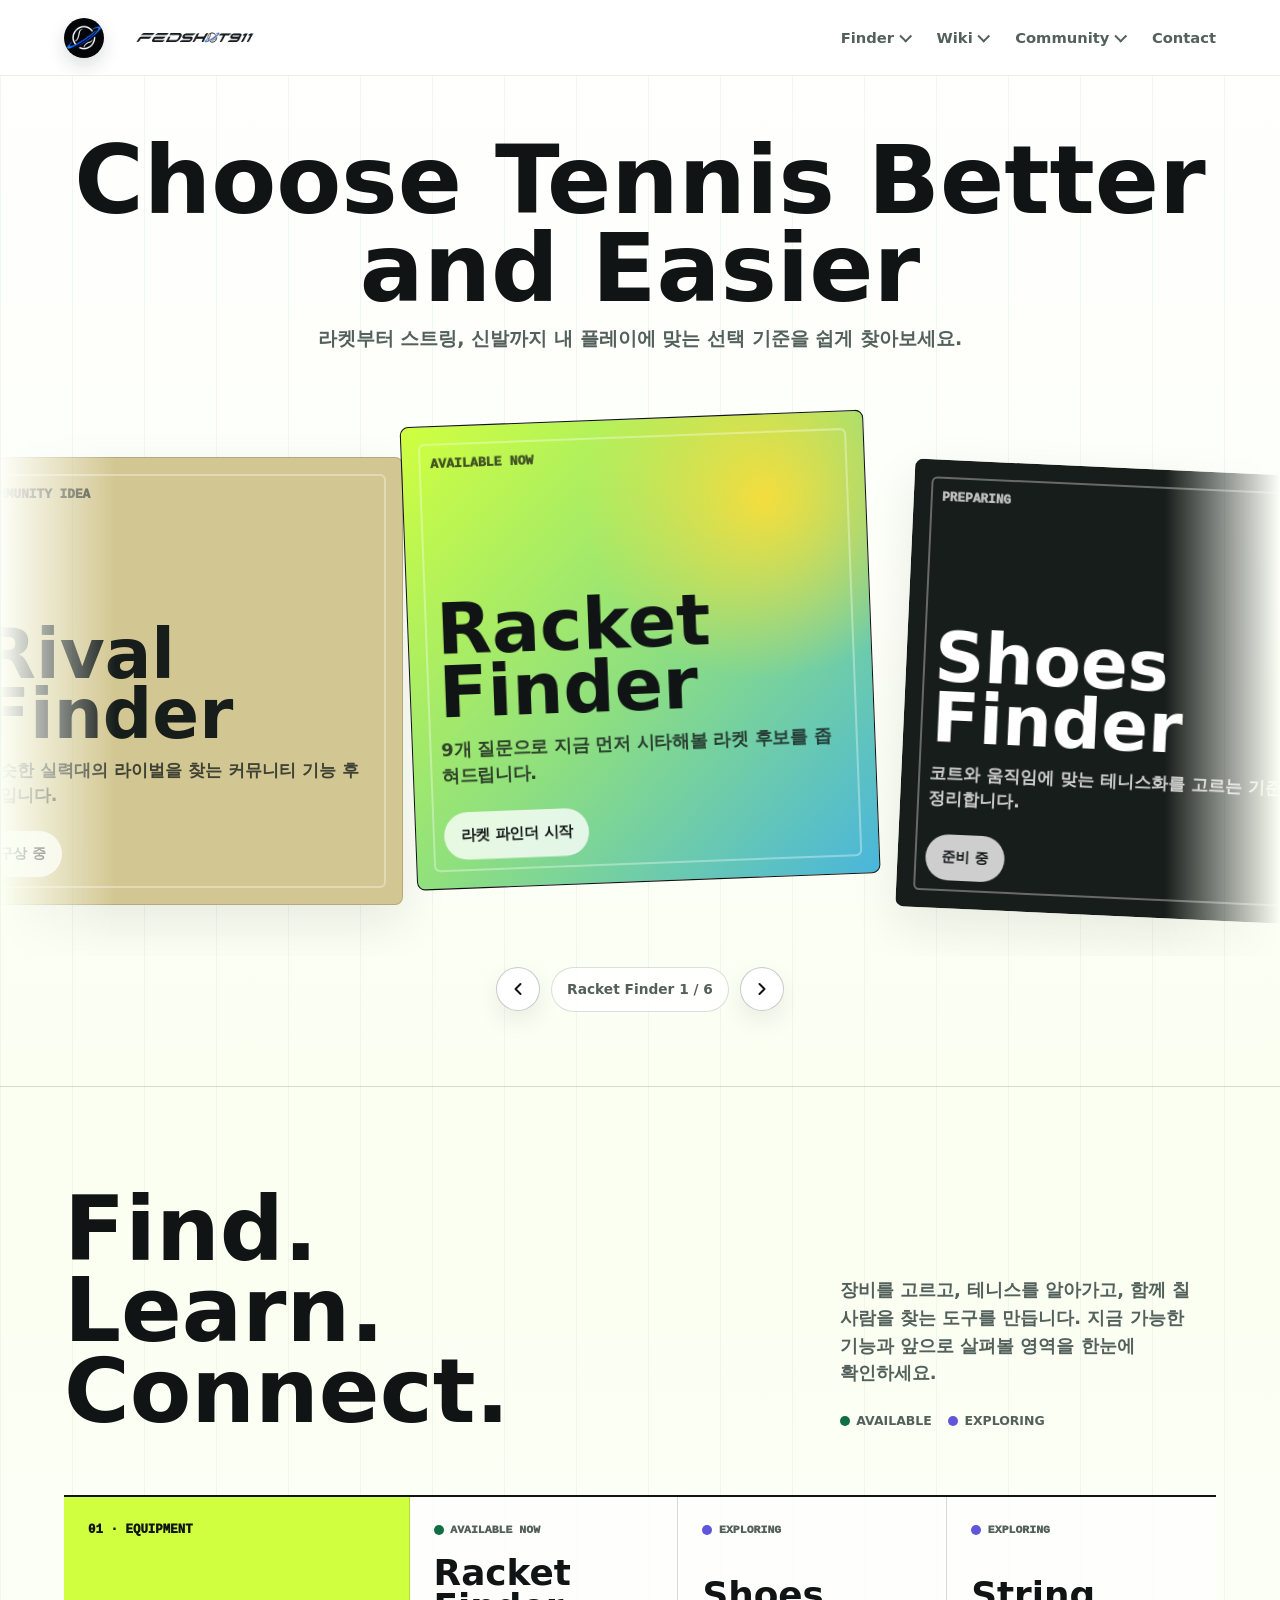
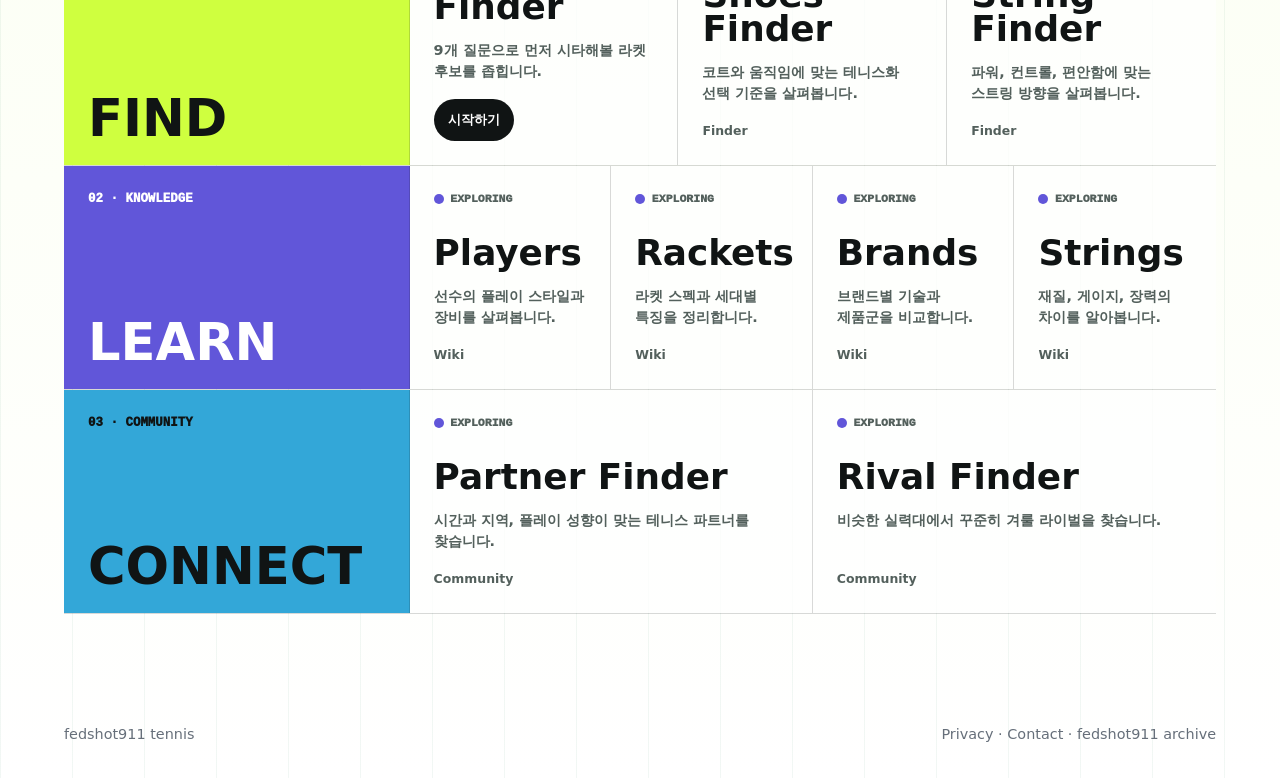
==== commit bbf80f21: "Harden tennis security headers" ====
--- a/index.html
+++ b/index.html
@@ -18,7 +18,7 @@
   <link rel="manifest" href="/site.webmanifest">
   <meta name="theme-color" content="#0b0d0f">
   <link rel="preload" href="/assets/cursors/tennis-ball-cursor-v1.0.0_260621.png" as="image">
-  <link rel="stylesheet" href="/styles.v1.1.1.css?2606212111">
+  <link rel="stylesheet" href="/styles.v1.1.1.css?2606212314">
 </head>
 <body class="tennis-home-page">
   <header class="service-header tennis-header">
--- a/styles.v1.1.1.css
+++ b/styles.v1.1.1.css
@@ -896,7 +896,7 @@
 
 .ecosystem-lane {
   display: grid;
-  grid-template-columns: minmax(10rem, 0.25fr) minmax(0, 0.75fr);
+  grid-template-columns: minmax(14rem, 0.3fr) minmax(0, 0.7fr);
   min-height: 14rem;
   border-bottom: 1px solid var(--tennis-line);
 }
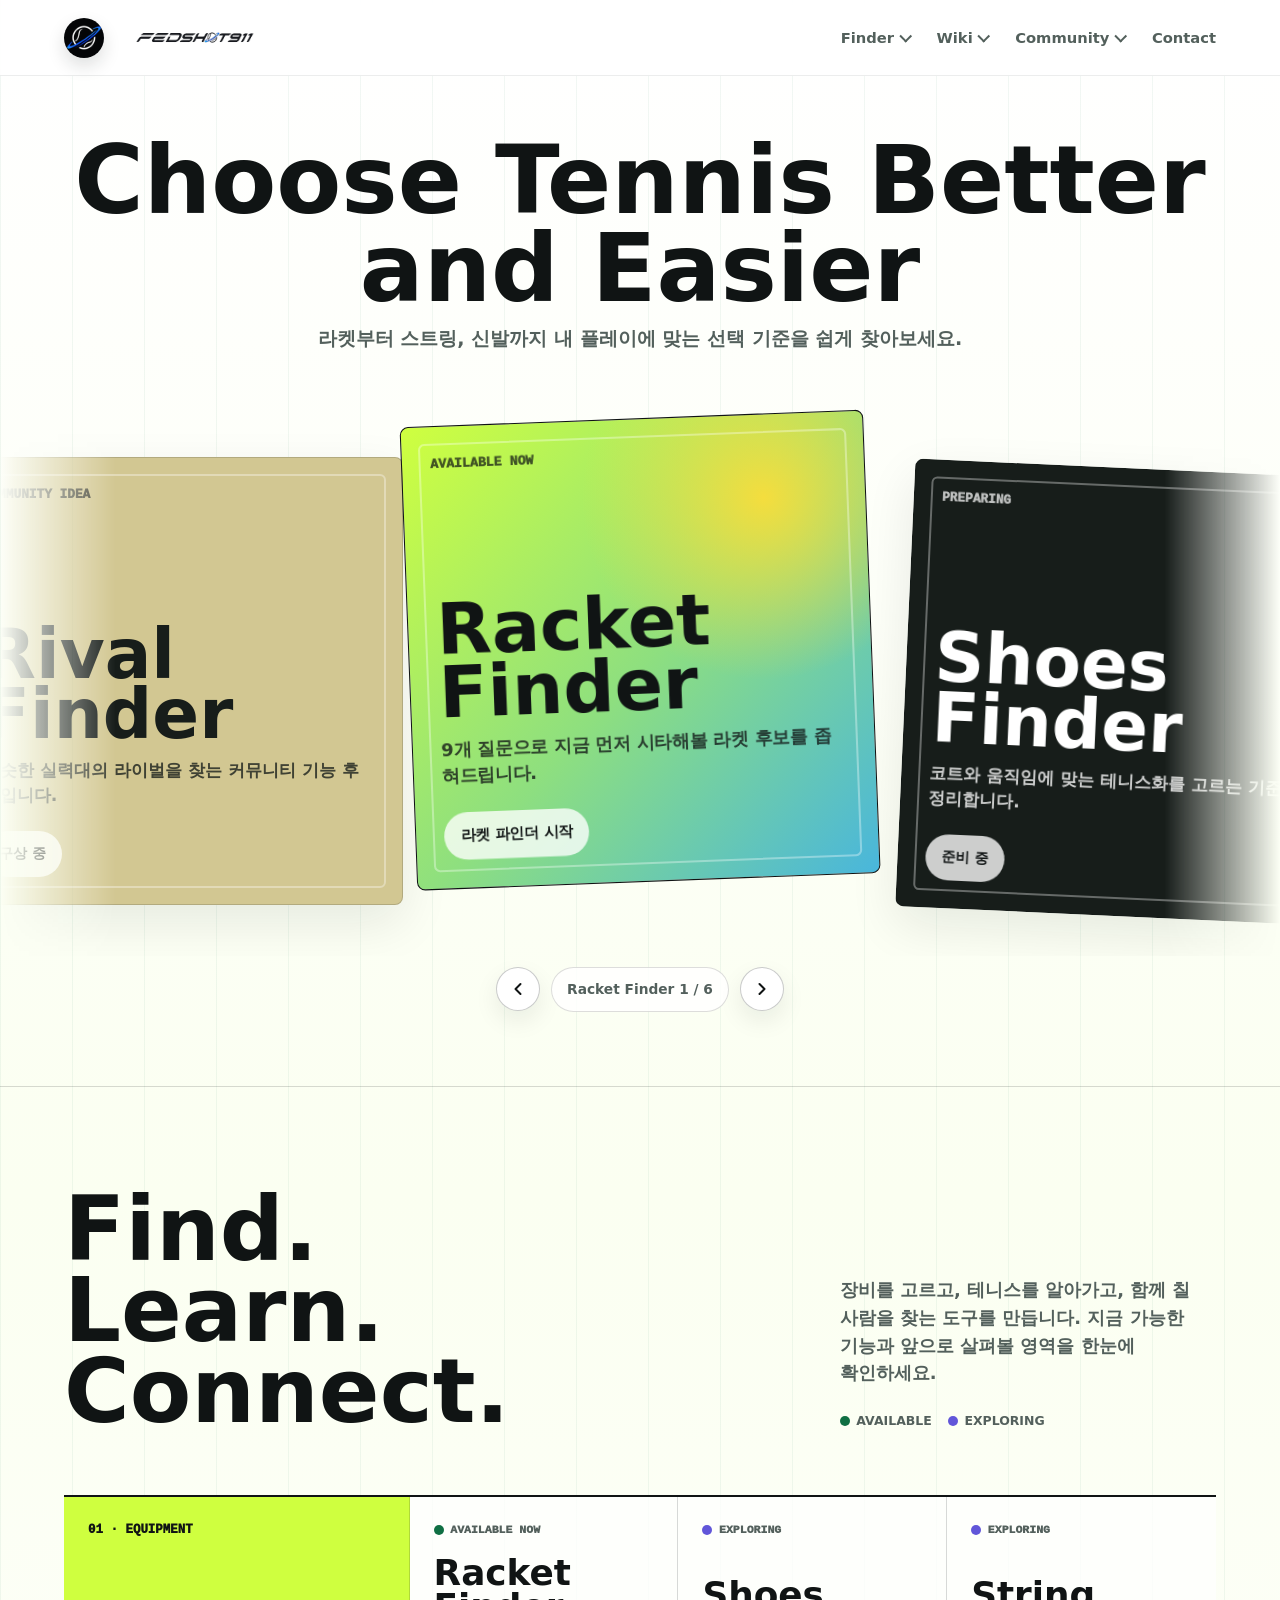
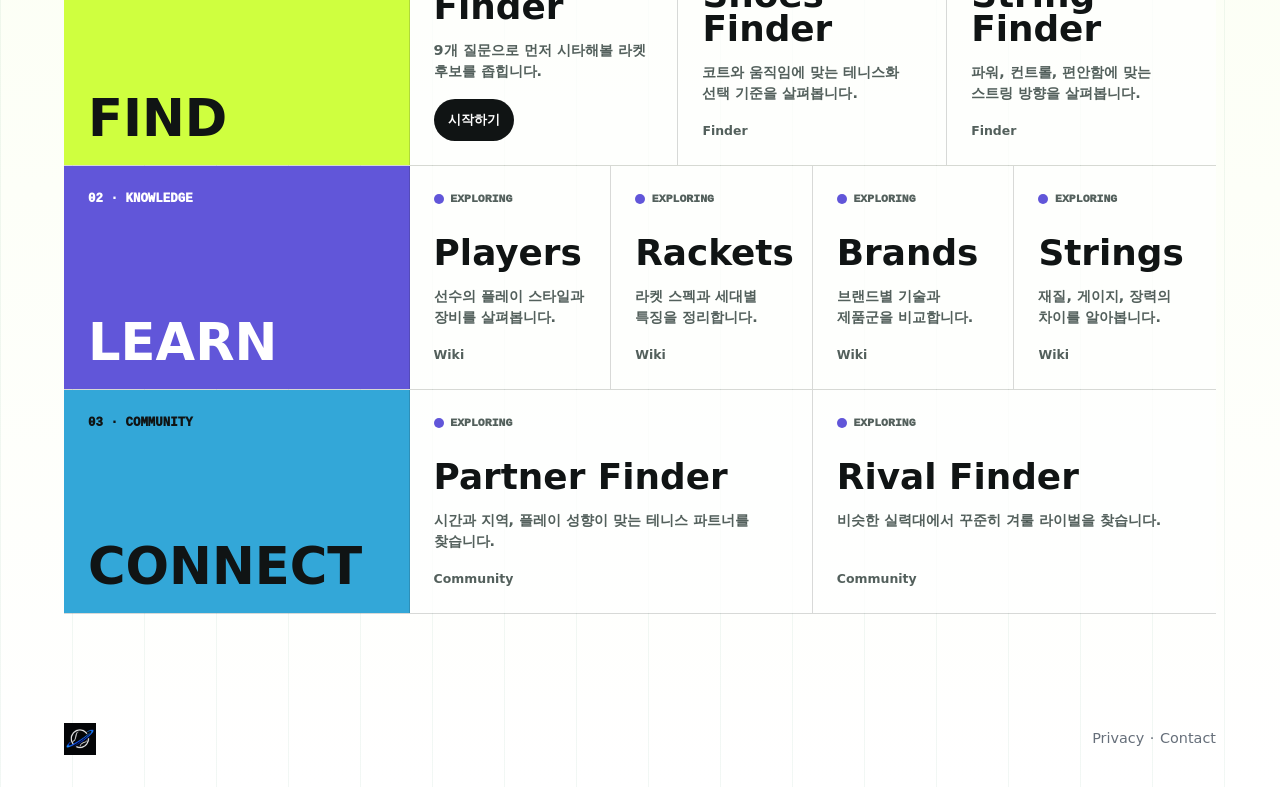
==== commit 55a2d161: "Unify tennis page footers" ====
--- a/index.html
+++ b/index.html
@@ -18,7 +18,7 @@
   <link rel="manifest" href="/site.webmanifest">
   <meta name="theme-color" content="#0b0d0f">
   <link rel="preload" href="/assets/cursors/tennis-ball-cursor-v1.0.0_260621.png" as="image">
-  <link rel="stylesheet" href="/styles.v1.1.1.css?2606212314">
+  <link rel="stylesheet" href="/styles.v1.1.1.css?2606220843">
 </head>
 <body class="tennis-home-page">
   <header class="service-header tennis-header">
@@ -188,12 +188,14 @@
 
   </main>
   <footer class="site-footer">
-    <span>fedshot911 tennis</span>
-    <span>
-      <a href="/privacy/">Privacy</a> ·
-      <a href="/contact/">Contact</a> ·
-      <a href="https://fedshot911.com/">fedshot911 archive</a>
-    </span>
+    <a class="site-footer-brand" href="/" aria-label="fedshot911 tennis home">
+      <img src="/assets/app-icons/v2.0.0/fedshot911-brand-mark-48-v2.0.0.png" alt="" aria-hidden="true">
+    </a>
+    <nav class="site-footer-links" aria-label="Footer">
+      <a href="/privacy/">Privacy</a>
+      <span aria-hidden="true">·</span>
+      <a href="/contact/">Contact</a>
+    </nav>
   </footer>
   <script>
     (() => {
--- a/styles.v1.1.1.css
+++ b/styles.v1.1.1.css
@@ -11,10 +11,17 @@
   --blue: #263f73;
   --gold: #a98037;
   --shadow: 0 20px 50px rgba(31, 28, 22, 0.12);
+  --tennis-ball-cursor: url("/assets/cursors/tennis-ball-cursor-v1.0.0_260621.png") 16 16;
 }
 
 * {
   box-sizing: border-box;
+}
+
+html,
+body,
+body * {
+  cursor: var(--tennis-ball-cursor), auto !important;
 }
 
 html {
@@ -483,11 +490,32 @@
 
 .site-footer {
   display: flex;
+  align-items: center;
   justify-content: space-between;
   gap: 1rem;
   padding: 2rem 5vw;
   color: var(--muted);
   font-size: 0.9rem;
+}
+
+.site-footer-brand {
+  display: inline-flex;
+  flex: 0 0 auto;
+}
+
+.site-footer-brand img {
+  display: block;
+  width: 2rem;
+  height: 2rem;
+  object-fit: contain;
+}
+
+.site-footer-links {
+  display: flex;
+  align-items: center;
+  justify-content: flex-end;
+  gap: 0.35rem;
+  flex-wrap: wrap;
 }
 
 .private-page {
@@ -540,8 +568,7 @@
 
 @media (max-width: 860px) {
   .site-header,
-  .service-header,
-  .site-footer {
+  .service-header {
     align-items: flex-start;
     flex-direction: column;
     justify-content: center;
@@ -588,11 +615,6 @@
   .entry {
     grid-template-columns: 1fr;
   }
-}
-
-.tennis-home-root {
-  --tennis-ball-cursor: url("/assets/cursors/tennis-ball-cursor-v1.0.0_260621.png") 16 16;
-  cursor: var(--tennis-ball-cursor), auto;
 }
 
 .tennis-home-page {
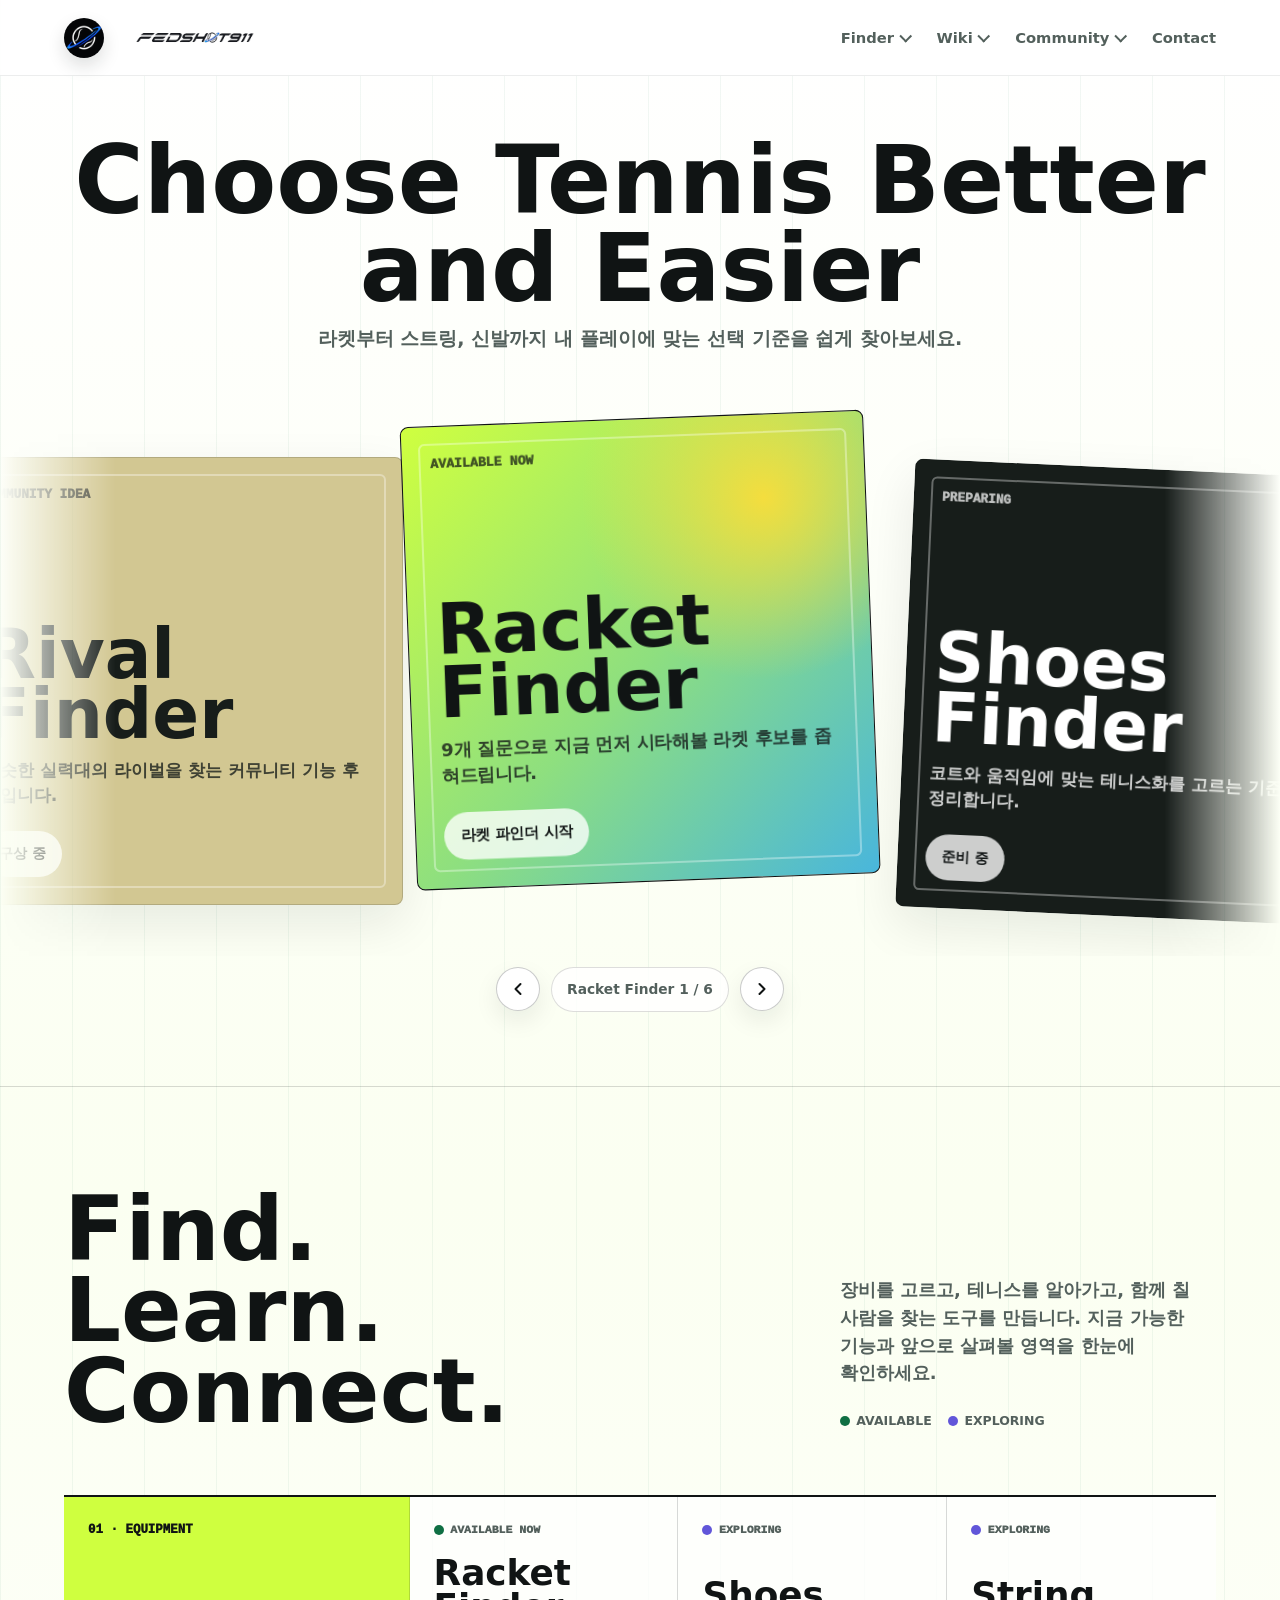
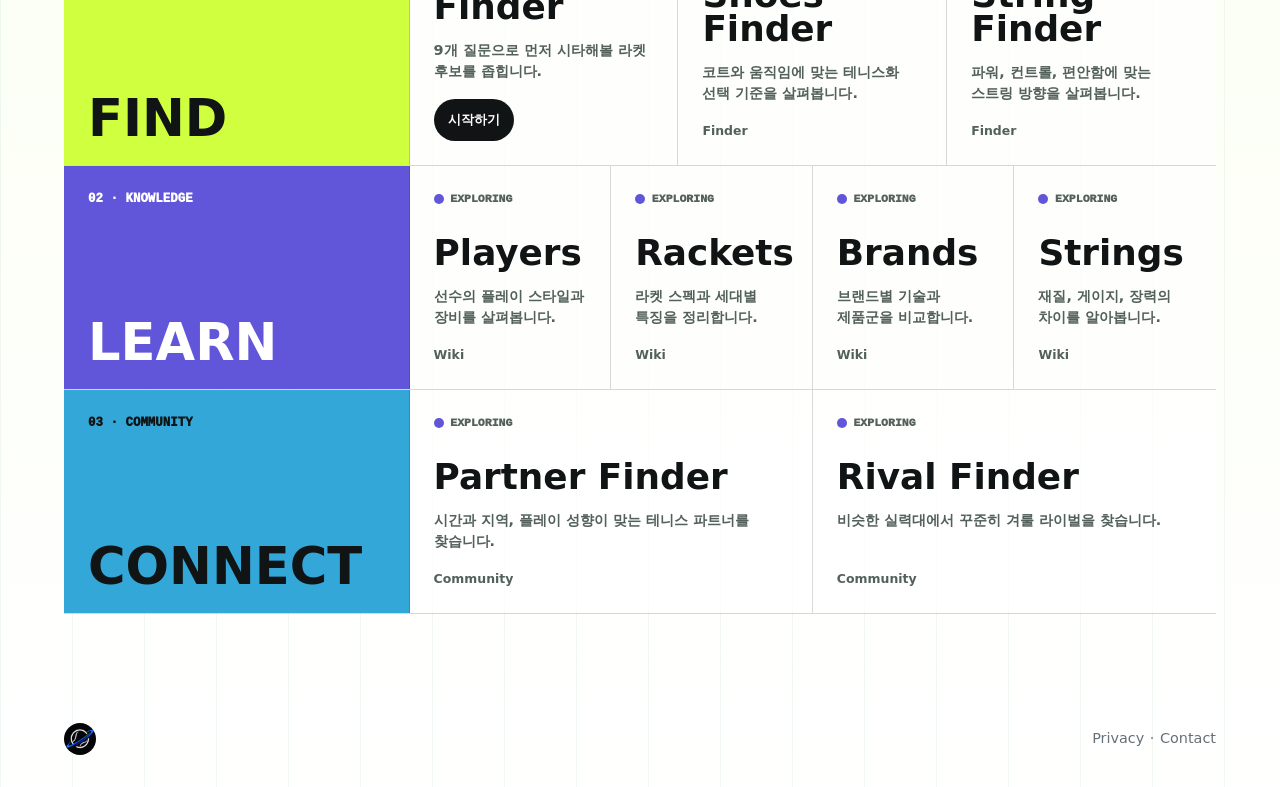
==== commit 2b0227b5: "Round the tennis footer logo" ====
--- a/index.html
+++ b/index.html
@@ -18,7 +18,7 @@
   <link rel="manifest" href="/site.webmanifest">
   <meta name="theme-color" content="#0b0d0f">
   <link rel="preload" href="/assets/cursors/tennis-ball-cursor-v1.0.0_260621.png" as="image">
-  <link rel="stylesheet" href="/styles.v1.1.1.css?2606220843">
+  <link rel="stylesheet" href="/styles.v1.1.1.css?2606222224">
 </head>
 <body class="tennis-home-page">
   <header class="service-header tennis-header">
--- a/styles.v1.1.1.css
+++ b/styles.v1.1.1.css
@@ -507,7 +507,8 @@
   display: block;
   width: 2rem;
   height: 2rem;
-  object-fit: contain;
+  border-radius: 50%;
+  object-fit: cover;
 }
 
 .site-footer-links {
